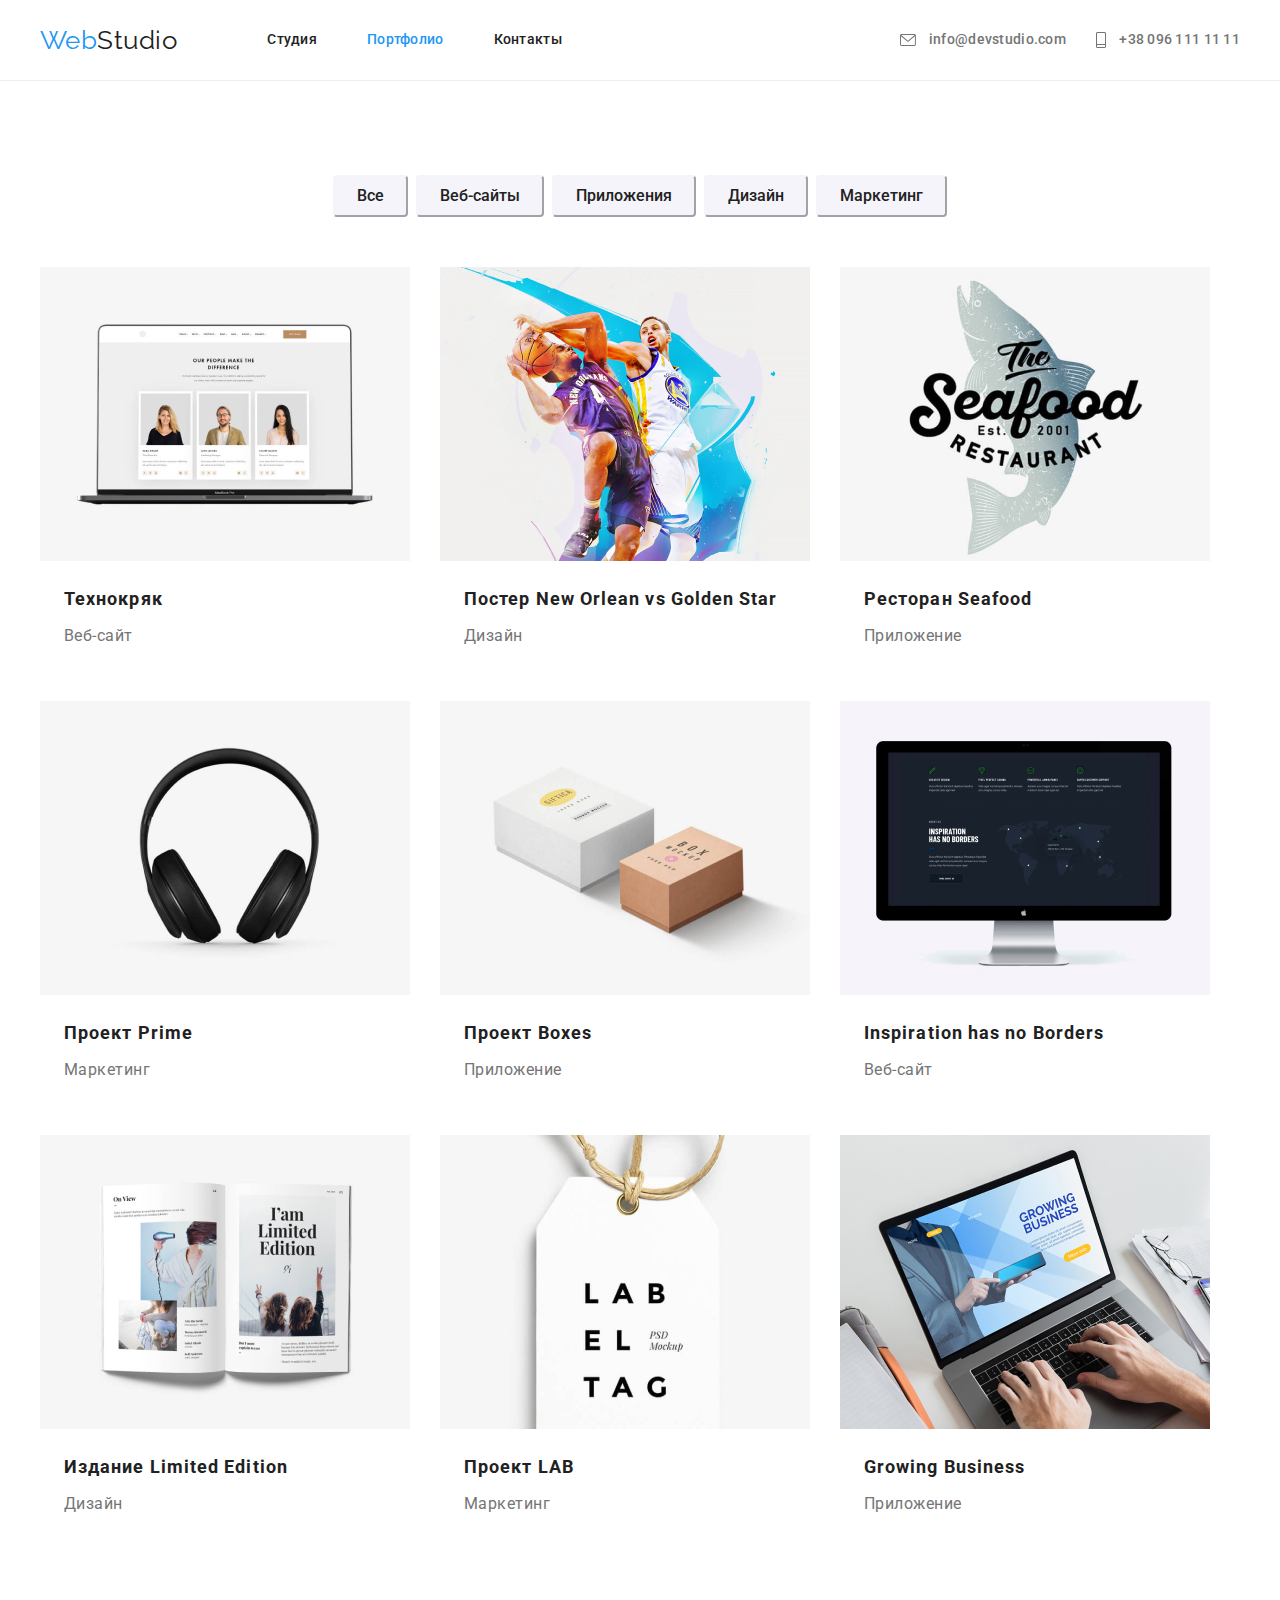
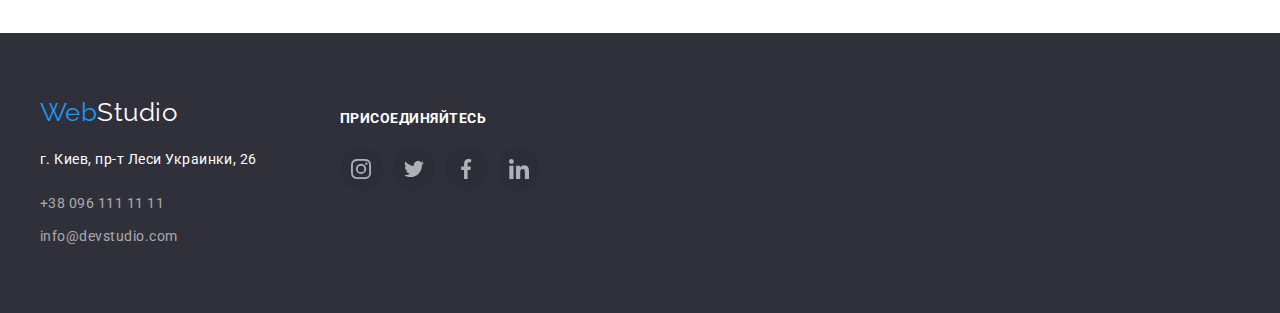
==== portfolio.html @ 3926d1e0 "Выполнил ДЗ №4" ====
<!DOCTYPE html>
<html lang="ru">
<head>
    <meta charset="UTF-8">
    <meta http-equiv="X-UA-Compatible" content="IE=edge">
    <meta name="viewport" content="width=device-width, initial-scale=1.0">
    <title>Document</title>
    <link rel="preconnect" href="https://fonts.googleapis.com">
    <link rel="preconnect" href="https://fonts.gstatic.com" crossorigin>
    <link href="https://fonts.googleapis.com/css2?family=Raleway:wght@700&family=Roboto:wght@400;500;700;900&display=swap"
        rel="stylesheet">
        <link rel="stylesheet" href="https://cdnjs.cloudflare.com/ajax/libs/modern-normalize/1.1.0/modern-normalize.min.css"
            integrity="sha512-wpPYUAdjBVSE4KJnH1VR1HeZfpl1ub8YT/NKx4PuQ5NmX2tKuGu6U/JRp5y+Y8XG2tV+wKQpNHVUX03MfMFn9Q=="
            crossorigin="anonymous" referrerpolicy="no-referrer" />
    <link rel="stylesheet" href="./css/style.css">
</head>
<body>
    <!-- Шапка -->
    <header class="page-header">
    <div class="container nav-page">
        <nav class="site-nav">
            <a href="/" class="logo">
                <span class="logo-accent">Web</span>Studio</a>
            <ul class="link-nav list">
                <li class="item"><a href="./index.html" class="link">Студия</a></li>
                <li class="item"><a href="./portfolio.html" class="link  current">Портфолио</a></li>
                <li class="item"><a href="" class="link">Контакты</a></li>
            </ul>
        </nav>
    
        <ul class="auth-nav list">
            <li class="item"><a href="mailto:info@devstudio.com" class="link mail">
                    <svg class="mail-icon">
                        <use href='./img/SVG/sprite-icon.svg#icon-mail-optimization'>
                    </svg>
                    info@devstudio.com</a></li>
            <li class="item"><a href="tel:+380961111111" class="link phone">
                    <svg class="phone-icon">
                        <use href='./img/SVG/sprite-icon.svg#icon-phone-optimization'>
                    </svg>
                    +38 096 111 11 11</a></li>
        </ul>
    
    </div>
    
    </header>
    <!-- Уникальный контент -->
    <main>
            <section class="section">
                <div class="container">
                <h1 class="visually-hidden">portfolio</h1>
                <h2 class="section-title visually-hidden">меню портфолио</h2>
                <!-- Кнопки -->
                <ul class="nav-menu list">
                    <li class="item nav-btn"> <button type="button" class="button-menu">Все</button> </li>
                    <li class="item nav-btn"> <button type="button" class="button-menu">Веб-сайты</button> </li>
                    <li class="item nav-btn"> <button type="button" class="button-menu">Приложения</button> </li>
                    <li class="item nav-btn"> <button type="button" class="button-menu">Дизайн</button> </li>
                    <li class="item nav-btn"> <button type="button" class="button-menu">Маркетинг</button> </li>
                </ul>
            <!-- Контент -->
                <h2 class="section-title visually-hidden">Раздел все</h2>
                <ul class="main-box list">
                    
                    <li class="item"><img src="./img/portfolio-button-all-1.jpg" alt="photo1" width="370">
                        <div class="content-box">
                        <h3 class="text-subject">Технокряк</h3>
                        <p class="text-desc">Веб-сайт</p>
                        </div>
                    </li>
                    
                    <li class="item"><img src="./img/portfolio-button-all-2.jpg" alt="photo2" width="370">
                        <div class="content-box">
                        <h3 class="text-subject">Постер New Orlean vs Golden Star</h3>
                        <p class="text-desc" >Дизайн</p>
                    </div>
                    </li>
                    <li class="item"><img src="./img/portfolio-button-all-3.jpg" alt="photo3" width="370">
                        <div class="content-box">
                        <h3 class="text-subject">Ресторан Seafood</h3>
                        <p class="text-desc" >Приложение</p>
                    </div>
                    </li>
                    <li class="item"><img src="./img/portfolio-button-all-4.jpg" alt="photo4" width="370">
                        <div class="content-box">
                        <h3 class="text-subject">Проект Prime</h3>
                        <p class="text-desc" >Маркетинг</p>
                    </div>
                </li>
                    <li class="item"><img src="./img/portfolio-button-all-5.jpg" alt="photo5" width="370">
                        <div class="content-box">
                        <h3 class="text-subject">Проект Boxes</h3>
                        <p class="text-desc" >Приложение</p>
                    </div>
                    </li>
                    <li class="item"><img src="./img/portfolio-button-all-6.jpg" alt="photo6" width="370">
                        <div class="content-box">
                        <h3 class="text-subject">Inspiration has no Borders</h3>
                        <p class="text-desc" >Веб-сайт</p>
                    </div>
                    </li>
                    <li class="item"><img src="./img/portfolio-button-all-7.jpg" alt="photo7" width="370">
                        <div class="content-box">
                        <h3 class="text-subject">Издание Limited Edition</h3>
                        <p class="text-desc" >Дизайн</p>
                    </div>
                    </li>
                    <li class="item"><img src="./img/portfolio-button-all-8.jpg" alt="photo8" width="370">
                        <div class="content-box">
                        <h3 class="text-subject">Проект LAB</h3>
                        <p class="text-desc" >Маркетинг</p>
                    </div>
                    </li>
                    <li class="item"><img src="./img/portfolio-button-all-9.jpg" alt="photo9" width="370">
                        <div class="content-box">
                        <h3 class="text-subject">Growing Business</h3>
                        <p class="text-desc" >Приложение</p>
                    </div>
                    </li>
                    
                </ul>
            </div>
            </section>
    </main>
    <!-- Подвал -->
<footer class="footer-section">
    <div class="container footer-box">
        <div class="footer">
            <a href="/" class="logo-footer">
                <span class="logo-accent">Web</span><span class="white">Studio</span>
            </a>
            <address class="adress">г. Киев, пр-т Леси Украинки, 26</address>
            <ul class="auth-footer list">
                <li class="info"><a href="tel:+380961111111" class="link">+38 096 111 11 11</a></li>
                <li class="info"><a href="mailto:info@devstudio.com" class="link">info@devstudio.com</a></li>
            </ul>
        </div>

        <div class="footer-social">
            <h3 class="footer-title">ПРИСОЕДИНЯЙТЕСЬ</h3>
            <ul class="footer-list list">
                <li class="footer-social-item">
                    <a href="#" class="footer-social-link instagram" aria-label="instagram">
                        <svg class="instagram-icon">
                            <use href='./img/SVG/sprite-icon.svg#icon-instagram-optimization'>
                        </svg>
                    </a>
                </li>
                <li class="footer-social-item"><a href="#" class="footer-social-link twitter" aria-label="twitter">
                        <svg class="twitter-icon">
                            <use href='./img/SVG/sprite-icon.svg#icon-twitter-optimization'>
                        </svg>
                    </a></li>
                <li class="footer-social-item"><a href="#" class="footer-social-link facebook" aria-label="facebook">
                        <svg class="facebook-icon">
                            <use href='./img/SVG/sprite-icon.svg#icon-facebook-optimization'>
                        </svg>
                    </a></li>
                <li class="footer-social-item"><a href="#" class="footer-social-link linkedin" aria-label="linkedin">
                        <svg class="linkedin-icon">
                            <use href='./img/SVG/sprite-icon.svg#icon-linkedin-optimization'>
                        </svg>
                    </a>
                </li>
            </ul>

        </div>
</footer>
</body>
</html>
---- css/style.css ----
/* Фон страниц background: #ffffff; */
/* Основной цвет текста color: #757575; */
/* Вторичный цвет текста color: #212121; */
/* Цвет уникалных текстовых элементов color: #2196F3; */
/* Цвет кнопок при наведении и в hero #2196F3*/
/* Раздел/ Класс/ Название */
/* ---------Constanta----------- */
body {
  margin: 0px;
  font-family: Roboto, sans-serif;
  letter-spacing: 0.03em;
  background-color: #ffffff;
  color: var(--primery-text-color);
}

:root {
  --primery-text-color: #757575;
  --secondary-text-color: #212121;
  --primary-background-color: #ffffff;
  --accent-text-color: #2196f3;
  --accent-bg-color: #2196f3;
  --button-primery-bcg-color: #2196f3;
  --button-secondary-bcg-color: #f5f4fa;
  --secondary-bg-color: #2f303a;
}

.container {
  width: 1200px;
  margin-left: auto;
  margin-right: auto;
  margin-top: 0px;
  padding-left: 15px;
  padding-right: 15px;
}
.logo {
  padding-top: 25px;
  padding-bottom: 24px;
  font-family: Raleway, sans-serif;
  font-size: 26px;
  line-height: 1.2;
  text-decoration: none;
  color: var(--secondary-text-color);
}
.logo-accent {
  color: var(--accent-text-color);
}
.list {
  padding: 0px;
  margin: 0px;
  list-style: none;
}
.section {
  padding-top: 94px;
  padding-bottom: 94px;
}
img {
  display: block;
  max-width: 100%;
  height: auto;
}
/* ---------Constanta--------- */
/* //////////////////////////////-header////////////////////////////////Шапка */
/* ---------nav-page---------*/
/* .thumb {
  background-image: url(../img/bcgimage-hero.jpg);
} */

.page-header {
  border-bottom: 1px solid #eeeeee;
}
.nav-page {
  align-items: center;
  display: flex;
}
.site-nav {
  display: flex;
}
.link-nav {
  display: flex;
  margin-left: 90px;
}

.link-nav .item + .item {
  margin-left: 50px;
}

.link-nav .link {
  display: block;
  padding-top: 32px;
  padding-bottom: 32px;

  font-weight: 500;
  font-size: 14px;
  line-height: 1.14;
  text-decoration: none;
  letter-spacing: 0.02em;
  color: var(--secondary-text-color);
}

.link-nav .link:hover,
.link-nav .link:focus {
  color: var(--accent-text-color);
}
.link-nav .link.current {
  color: var(--accent-text-color);
}

/*--------- auth-nav---------*/
.auth-nav {
  margin-left: auto;
  display: flex;
}

.auth-nav .item + .item {
  margin-left: 30px;
}

.phone-icon {
  vertical-align: middle;
  width: 10px;
  height: 16px;
  margin-right: 10px;
  fill: var(--primery-text-color);
}
.mail-icon {
  vertical-align: middle;
  width: 16px;
  height: 16px;
  margin-right: 10px;
  fill: var(--primery-text-color);
}

.auth-nav .link {
  display: block;
  padding-top: 32px;
  padding-bottom: 32px;
  font-weight: 500;
  font-size: 14px;
  line-height: 1.14;
  text-decoration: none;
  letter-spacing: 0.02em;
  color: var(--primery-text-color);
}

.mail:hover .mail-icon {
  fill: var(--accent-bg-color);
}
.mail:hover,
.mail:focus {
  color: var(--accent-text-color);
}

.phone:hover .phone-icon {
  fill: var(--accent-bg-color);
}
.phone:hover,
.phone:focus {
  color: var(--accent-text-color);
}

/*//////////////////////////main/////////////////////////Уникальный контент/////////*/

/*---------Герой---------*/
.hero-section {
}
.hero-section {
  max-width: 1600px;
  height: 600px;
  margin-left: auto;
  margin-right: auto;
  background-image: linear-gradient(
      rgba(47, 48, 58, 0.502),
      rgba(47, 48, 58, 0.502)
    ),
    url(../img/bcgimage-hero.jpg);
  background-repeat: no-repeat;
  background-size: cover;
  background-position: center;
  padding-top: 200px;
  padding-bottom: 200px;
  background-color: var(--secondary-bg-color);
}
.hero-title {
  margin: 0 auto;
  margin-bottom: 30px;
  width: 696px;
  font-weight: 900;
  font-size: 44px;
  line-height: 1.36em;
  text-align: center;
  letter-spacing: 0.06em;
  text-transform: uppercase;
  color: #ffffff;
}

.button-box {
  display: block;
}
.hero-section .button .accent {
  font-weight: 700;
  font-size: 16px;
  line-height: 30px;
  display: flex;
  align-items: center;
  text-align: center;
  letter-spacing: 0.06em;
  color: #ffffff;
  background-color: var(--accent-bg-color);
}
.hero-section .button:hover,
.hero-section .button:focus {
  color: #ffffff;
  background-color: var(--accent-bg-color);
}

/*---------Приоритеты---------*/
.visually-hidden {
  position: absolute;
  clip: rect(0 0 0 0);
  width: 1px;
  height: 1px;
  margin: -1px;
}

.priorities-section {
  padding-top: 94px;
}
.section-title {
  margin-top: 0px;
  margin-bottom: 0px;
  font-weight: 700;
  font-size: 36px;
  line-height: 1.16;
  text-align: center;
  color: var(--secondary-text-color);
}

.priorities {
  display: flex;
  flex-wrap: wrap;
  justify-content: space-between;

  color: var(--primery-text-color);
}
.priorities {
  min-width: 270px;
}
.priorities-icon {
  display: flex;
  padding: 25px 102px;
  margin-bottom: 30px;
  width: 270px;
  height: 120px;
  border-radius: 4px;
  justify-content: center;
  background-color: rgb(245, 244, 250);
}
.antena-icon {
  display: flex;
  justify-content: center;
  width: 66px;
  height: 70px;
}

.priorities-title {
  margin-top: 0px;
  margin-bottom: 10px;
  color: var(--secondary-text-color);
  font-size: 14px;
  line-height: 1.14;
  text-transform: uppercase;
}
.priorities-text {
  width: 270px;
  margin: 0 auto 0 auto;
  font-size: 14px;
  line-height: 1.71;
}

/*--------  Чем занимаемся ---------*/
.works {
  display: flex;
}
.works-title {
  margin-bottom: 50px;
}
.works .item + .item {
  margin-left: 30px;
}

/* ---------Наша команда--------- */
.section-team {
  background-color: var(--button-secondary-bcg-color);
}

.team {
  display: flex;
}
.team-box {
  padding-top: 30px;
  padding-bottom: 30px;
}
.team .item + .item {
  margin-left: 30px;
}
.team .item {
  box-shadow: 0 2px 1px 0 rgba(0, 0, 0, 0.125), 0 1px 1px 0 rgba(0, 0, 0, 0.078),
    0 1px 3px 0 rgba(0, 0, 0, 0.071);
}

.border {
  /* box-shadow: 0px 1px 3px rgba(0, 0, 0, 0.12), 0px 1px 1px rgba(0, 0, 0, 0.14),
    0px 2px 1px rgba(0, 0, 0, 0.2); */
  border-radius: 0px 0px 4px 4px;
  background-color: var(--primary-background-color);
}

.team-title {
  margin-bottom: 50px;
}

.team .teammate {
  font-weight: 500;
  font-size: 16px;
  line-height: 1.18;
  text-align: center;
  color: var(--secondary-text-color);
  background-color: var(--primary-background-color);
}

.teammate {
  margin: 0;
  padding-bottom: 0px;
}

.teammate-text {
  margin: 0;
  padding-top: 10px;
  padding-bottom: 0px;
  font-size: 16px;
  line-height: 1.18;
  text-align: center;
}
.teammate-list {
  display: flex;
  margin-top: 16px;
  justify-content: center;
}

/* social teammate */
.item-social {
  display: flex;
  align-items: center;
  justify-content: center;
  width: 44px;
  height: 44px;
  border-radius: 50%;
  cursor: pointer;
}
.item-social:not(:last-child) {
  margin-right: 10px;
}
.item-social:hover {
  background-color: var(--accent-bg-color);
}

.instagram-icon {
  display: flex;
  justify-content: center;
  width: 20px;
  height: 20px;
  fill: #afb1b8;
}
.instagram-icon:hover {
  fill: var(--primary-background-color);
}
.twitter-icon {
  display: flex;
  width: 20px;
  height: 20px;
  fill: #afb1b8;
}
.twitter-icon:hover {
  fill: var(--primary-background-color);
}
.facebook-icon {
  display: flex;
  width: 20px;
  height: 20px;
  fill: #afb1b8;
}
.facebook-icon:hover {
  fill: var(--primary-background-color);
}
.linkedin-icon {
  display: flex;
  width: 20px;
  height: 20px;
  fill: #afb1b8;
}
.linkedin-icon:hover {
  fill: var(--primary-background-color);
}

/* <!--////////////////////clients//////////////////////////Постоянные клиенты//////////// --> */

.clients-list {
  display: flex;
  margin: 0;
}
.clients-title {
  margin-bottom: 50px;
}
.item-clients {
  display: flex;
  min-width: 170px;
  height: 92px;
  border: 1px solid #afb1b8;
  border-radius: 4px;
  padding: 16px 32px;
}
.item-clients:not(:last-child) {
  margin-right: 30px;
}
.item-clients:hover {
  border-color: var(--accent-text-color);
}
.icon {
  width: 106px;
  height: 60px;
  align-items: center;
  justify-content: center;
  fill: #afb1b8;
}

.icon:hover {
  fill: var(--accent-bg-color);
}
/*////////////////////////  Footer-studio/ //////////////////////// Подвал//////////*/
.footer-section {
  background-color: var(--secondary-bg-color);
  padding-top: 64px;
  padding-bottom: 64px;
}

.white {
  color: var(--primary-background-color);
}
.logo-footer {
  display: block;
  margin-bottom: 20px;
  font-family: Raleway, sans-serif;
  font-size: 26px;
  line-height: 1.2;
  text-decoration: none;
  color: var(--secondary-text-color);
}

.adress {
  margin-bottom: 20px;
  font-size: 14px;
  line-height: 1.71;
  color: #ffffff;
  font-style: normal;
}
.info:not(:last-child) {
  margin-bottom: 9px;
}
.auth-footer .link {
  font-weight: 400;
  font-size: 14px;
  line-height: 1.71;
  color: #ffffff99;
  text-decoration: none;
}
.auth-footer .link:hover,
.auth-footer .link:focus {
  color: var(--accent-text-color);
}
.footer-box {
  display: flex;
}
.footer {
  display: flex;
  margin: 0;
  width: 230px;
  flex-wrap: wrap;
}
.footer-social {
  width: 200px;
  margin-left: 70px;
}
.footer-title {
  margin-bottom: 20px;
  font-size: 14px;
  line-height: 1.14;
  padding: 0;
  color: var(--primary-background-color);
}
.footer-list {
  display: flex;
}
.footer-social-item {
  display: flex;
  align-items: center;
  justify-content: center;
  width: 44px;
  height: 44px;
  border-radius: 50%;
  cursor: pointer;
  background-color: rgba(0, 0, 0, 0.063);
}
.footer-social-item:not(:last-child) {
  margin-right: 10px;
}
.footer-social-item:hover {
  background-color: var(--accent-bg-color);
}

/* Кнопки button */
.button {
  display: block;
  margin: auto;
  min-width: 200px;
  padding: 10px 32px;
  border-radius: 4px;

  box-shadow: 0 4px 4px 0 #00000015;

  font-family: inherit;
  font-weight: 700;
  font-size: 16px;
  line-height: 1.87;
  display: flex;
  align-items: center;
  text-align: center;
  letter-spacing: 0.06em;
  color: #ffffff;
  background-color: var(--button-primery-bcg-color);
  cursor: pointer;
}
.button:focus,
.button:hover {
  color: #ffffff;
  background-color: var(--button-primery-bcg-color);
  cursor: pointer;
}
/* ////////////////////////////////// portfolio ////////////////////////////////////*/
/* ---------header--------- взят из студии*/

/*///////////////////////////////////// main/////////////////////////////////////// */
/*--------- nav-menu portflio--------- */

.nav-menu {
  display: flex;
  justify-content: center;
  margin-bottom: 50px;
}

.nav-btn:not(:last-child) {
  margin-right: 8px;
}

.item .button-menu {
  min-width: 73px;
  border-radius: 4px;
  border-color: var(--button-secondary-bcg-color);
  padding: 6px 22px;
  font-family: inherit;
  font-weight: 500;
  font-size: 16px;
  line-height: 1.62;
  text-align: center;
  color: var(--secondary-text-color);
  background-color: var(--button-secondary-bcg-color);
}
.button-menu:focus,
.button-menu:hover {
  box-shadow: 0 2px 2px 0 #00000012, 0 1px 2px 0 #00000008,
    0 3px 1px 0 #00000010;

  color: #ffffff;
  background-color: var(--button-primery-bcg-color);
  cursor: pointer;
}

/*---------content---------  */
.text-subject {
  font-weight: 700;
  font-size: 18px;
  line-height: 2;
  letter-spacing: 0.06em;
  color: var(--secondary-text-color);
  margin: 0;
}
.text-desc {
  font-size: 16px;
  line-height: 1.87;
}
.main-box {
  display: flex;
  flex-wrap: wrap;
  margin: -15px;
}
.main-box .item:hover {
  box-shadow: 1px 4px 6px 0 #00000016, 0 4px 4px 0 #00000006,
    0 1px 1px 0 #00000012;
  cursor: pointer;
}
.main-box .item {
  margin: 15px;
}

.main-box.item:nth-last-child(-n + 3) {
  margin-bottom: 0px;
}
.content-box {
  border: inset 1px solid rgb(238, 238, 238);
  border-top: none;
  padding: 20px 24px;
}
.text-subject {
  margin-bottom: 4px;
}
.text-desc {
  margin: 0;
}

/* /////////////////////////////////footer/////////////////////////// взят из студии*/
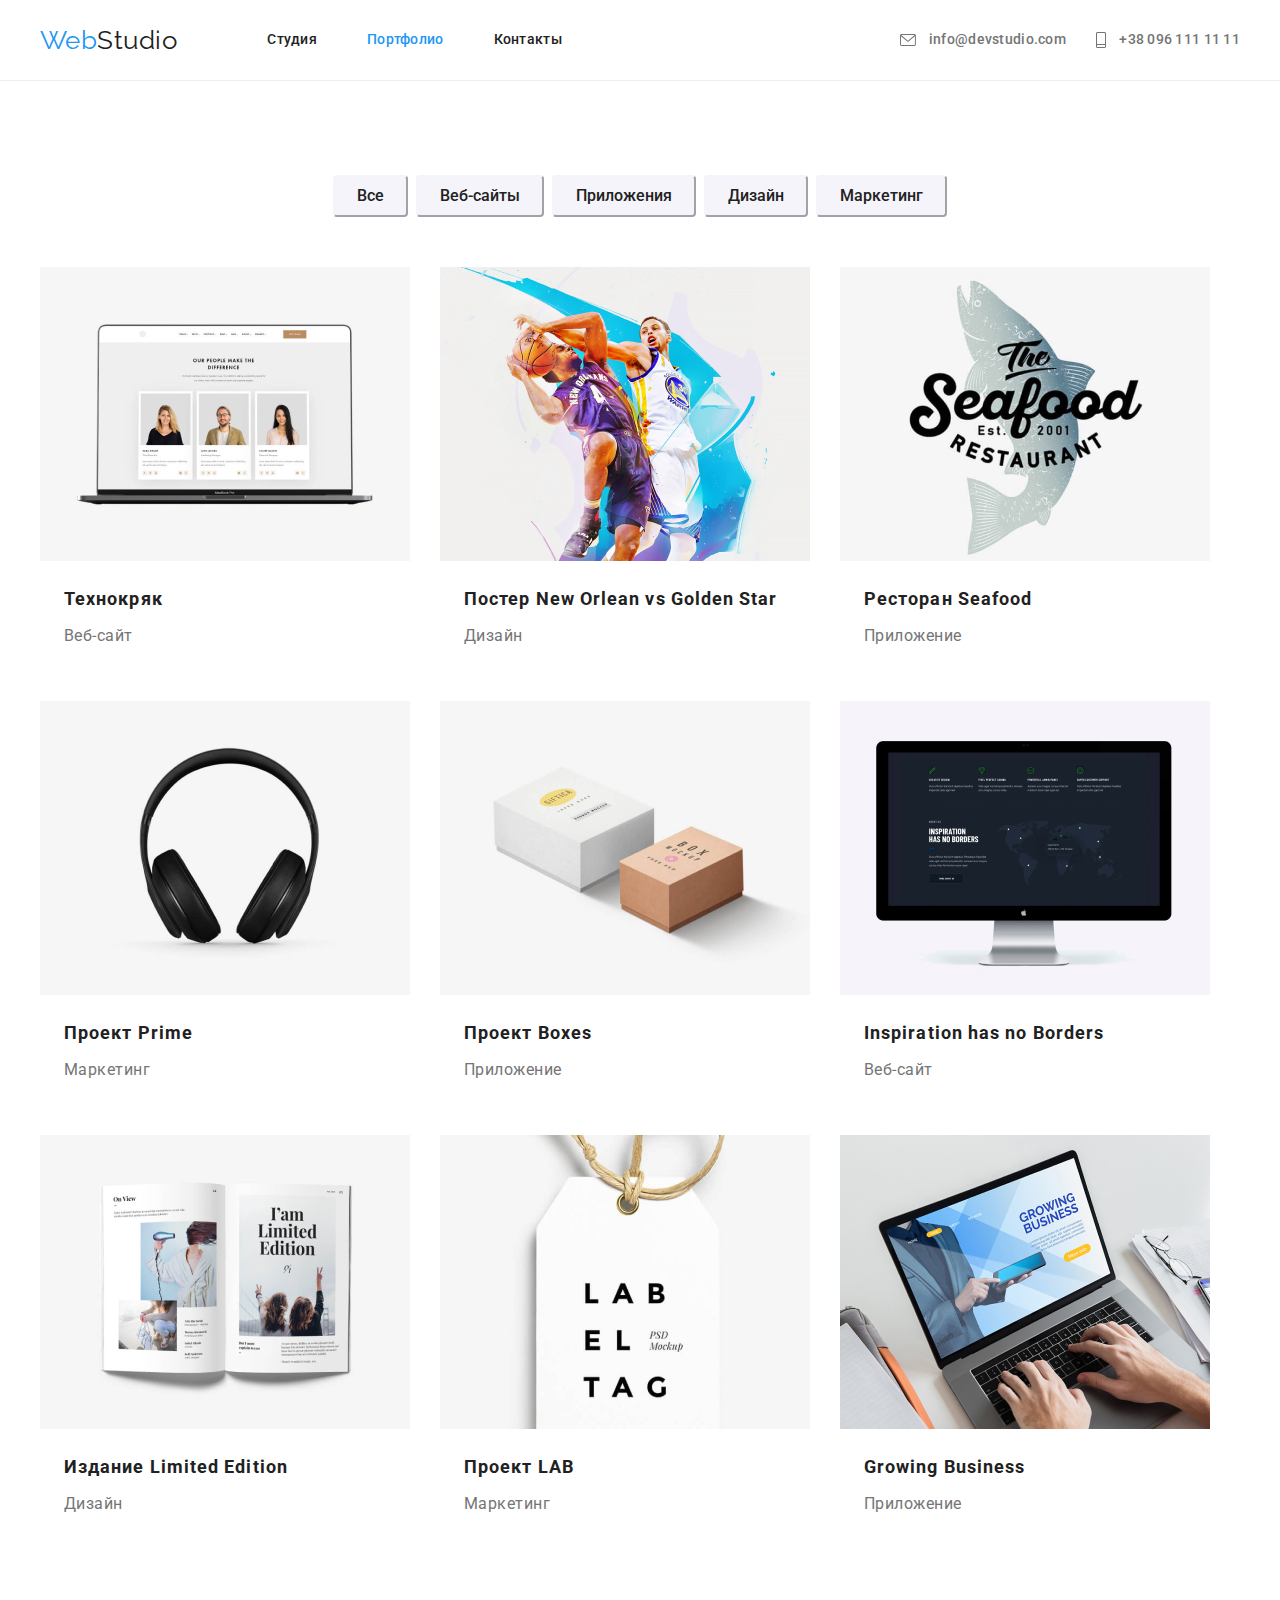
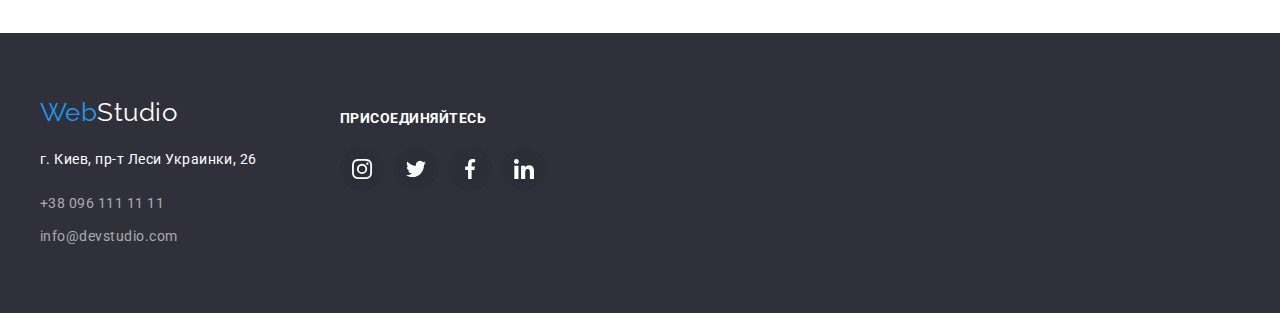
==== commit 1db7b7fa: "Внес правки по ДЗ№ 4" ====
--- a/portfolio.html
+++ b/portfolio.html
@@ -62,60 +62,69 @@
                 <h2 class="section-title visually-hidden">Раздел все</h2>
                 <ul class="main-box list">
                     
-                    <li class="item"><img src="./img/portfolio-button-all-1.jpg" alt="photo1" width="370">
+                    <li class="item"> <a href="#" class="content-link"><img src="./img/portfolio-button-all-1.jpg" alt="photo1" width="370">
                         <div class="content-box">
                         <h3 class="text-subject">Технокряк</h3>
                         <p class="text-desc">Веб-сайт</p>
                         </div>
+                        </a>
                     </li>
                     
-                    <li class="item"><img src="./img/portfolio-button-all-2.jpg" alt="photo2" width="370">
+                    <li class="item"> <a href="#" class="content-link"><img src="./img/portfolio-button-all-2.jpg" alt="photo2" width="370">
                         <div class="content-box">
                         <h3 class="text-subject">Постер New Orlean vs Golden Star</h3>
                         <p class="text-desc" >Дизайн</p>
                     </div>
+                    </a>
                     </li>
-                    <li class="item"><img src="./img/portfolio-button-all-3.jpg" alt="photo3" width="370">
+                    <li class="item"> <a href="#" class="content-link"><img src="./img/portfolio-button-all-3.jpg" alt="photo3" width="370">
                         <div class="content-box">
                         <h3 class="text-subject">Ресторан Seafood</h3>
                         <p class="text-desc" >Приложение</p>
                     </div>
+                    </a>
                     </li>
-                    <li class="item"><img src="./img/portfolio-button-all-4.jpg" alt="photo4" width="370">
+                    <li class="item"> <a href="#" class="content-link"><img src="./img/portfolio-button-all-4.jpg" alt="photo4" width="370">
                         <div class="content-box">
                         <h3 class="text-subject">Проект Prime</h3>
                         <p class="text-desc" >Маркетинг</p>
                     </div>
+                    </a>
                 </li>
-                    <li class="item"><img src="./img/portfolio-button-all-5.jpg" alt="photo5" width="370">
+                    <li class="item"> <a href="#" class="content-link"><img src="./img/portfolio-button-all-5.jpg" alt="photo5" width="370">
                         <div class="content-box">
                         <h3 class="text-subject">Проект Boxes</h3>
                         <p class="text-desc" >Приложение</p>
                     </div>
+                    </a>
                     </li>
-                    <li class="item"><img src="./img/portfolio-button-all-6.jpg" alt="photo6" width="370">
+                    <li class="item"> <a href="#" class="content-link"><img src="./img/portfolio-button-all-6.jpg" alt="photo6" width="370">
                         <div class="content-box">
                         <h3 class="text-subject">Inspiration has no Borders</h3>
                         <p class="text-desc" >Веб-сайт</p>
                     </div>
+                    </a>
                     </li>
-                    <li class="item"><img src="./img/portfolio-button-all-7.jpg" alt="photo7" width="370">
+                    <li class="item"> <a href="#" class="content-link"><img src="./img/portfolio-button-all-7.jpg" alt="photo7" width="370">
                         <div class="content-box">
                         <h3 class="text-subject">Издание Limited Edition</h3>
                         <p class="text-desc" >Дизайн</p>
                     </div>
+                    </a>
                     </li>
-                    <li class="item"><img src="./img/portfolio-button-all-8.jpg" alt="photo8" width="370">
+                    <li class="item"> <a href="#" class="content-link"><img src="./img/portfolio-button-all-8.jpg" alt="photo8" width="370">
                         <div class="content-box">
                         <h3 class="text-subject">Проект LAB</h3>
                         <p class="text-desc" >Маркетинг</p>
                     </div>
+                    </a>
                     </li>
-                    <li class="item"><img src="./img/portfolio-button-all-9.jpg" alt="photo9" width="370">
+                    <li class="item"> <a href="#" class="content-link"><img src="./img/portfolio-button-all-9.jpg" alt="photo9" width="370">
                         <div class="content-box">
                         <h3 class="text-subject">Growing Business</h3>
                         <p class="text-desc" >Приложение</p>
                     </div>
+                    </a>
                     </li>
                     
                 </ul>
@@ -135,7 +144,6 @@
                 <li class="info"><a href="mailto:info@devstudio.com" class="link">info@devstudio.com</a></li>
             </ul>
         </div>
-
         <div class="footer-social">
             <h3 class="footer-title">ПРИСОЕДИНЯЙТЕСЬ</h3>
             <ul class="footer-list list">
@@ -163,7 +171,7 @@
                     </a>
                 </li>
             </ul>
-
+    
         </div>
 </footer>
 </body>
--- a/css/style.css
+++ b/css/style.css
@@ -142,7 +142,8 @@
   color: var(--primery-text-color);
 }
 
-.mail:hover .mail-icon {
+.mail:hover .mail-icon,
+.mail:focus .mail-icon {
   fill: var(--accent-bg-color);
 }
 .mail:hover,
@@ -150,7 +151,8 @@
   color: var(--accent-text-color);
 }
 
-.phone:hover .phone-icon {
+.phone:hover .phone-icon,
+.phone:focus .phone-icon {
   fill: var(--accent-bg-color);
 }
 .phone:hover,
@@ -247,12 +249,13 @@
 }
 .priorities-icon {
   display: flex;
-  padding: 25px 102px;
+  justify-content: center;
+  align-items: center;
   margin-bottom: 30px;
   width: 270px;
   height: 120px;
   border-radius: 4px;
-  justify-content: center;
+
   background-color: rgb(245, 244, 250);
 }
 .antena-icon {
@@ -309,8 +312,6 @@
 }
 
 .border {
-  /* box-shadow: 0px 1px 3px rgba(0, 0, 0, 0.12), 0px 1px 1px rgba(0, 0, 0, 0.14),
-    0px 2px 1px rgba(0, 0, 0, 0.2); */
   border-radius: 0px 0px 4px 4px;
   background-color: var(--primary-background-color);
 }
@@ -352,18 +353,21 @@
   display: flex;
   align-items: center;
   justify-content: center;
+}
+
+.item-social:not(:last-child) {
+  margin-right: 10px;
+}
+
+.instagram {
+  display: flex;
+  justify-content: center;
+  align-items: center;
   width: 44px;
   height: 44px;
   border-radius: 50%;
-  cursor: pointer;
-}
-.item-social:not(:last-child) {
-  margin-right: 10px;
-}
-.item-social:hover {
-  background-color: var(--accent-bg-color);
-}
-
+  background-color: var(--primary-background-color);
+}
 .instagram-icon {
   display: flex;
   justify-content: center;
@@ -371,8 +375,22 @@
   height: 20px;
   fill: #afb1b8;
 }
-.instagram-icon:hover {
-  fill: var(--primary-background-color);
+.instagram:hover .instagram-icon,
+.instagram:focus .instagram-icon {
+  fill: var(--primary-background-color);
+}
+.instagram:hover,
+.instagram:focus {
+  background-color: var(--accent-bg-color);
+}
+.twitter {
+  display: flex;
+  justify-content: center;
+  align-items: center;
+  width: 44px;
+  height: 44px;
+  border-radius: 50%;
+  background-color: var(--primary-background-color);
 }
 .twitter-icon {
   display: flex;
@@ -380,8 +398,22 @@
   height: 20px;
   fill: #afb1b8;
 }
-.twitter-icon:hover {
-  fill: var(--primary-background-color);
+.twitter:hover .twitter-icon,
+.twitter:focus .twitter-icon {
+  fill: var(--primary-background-color);
+}
+.twitter:hover,
+.twitter:focus {
+  background-color: var(--accent-bg-color);
+}
+.facebook {
+  display: flex;
+  justify-content: center;
+  align-items: center;
+  width: 44px;
+  height: 44px;
+  border-radius: 50%;
+  background-color: var(--primary-background-color);
 }
 .facebook-icon {
   display: flex;
@@ -389,8 +421,24 @@
   height: 20px;
   fill: #afb1b8;
 }
-.facebook-icon:hover {
-  fill: var(--primary-background-color);
+
+.facebook:hover .facebook-icon,
+.facebook:focus .facebook-icon {
+  fill: var(--primary-background-color);
+}
+.facebook:hover,
+.facebook:focus {
+  background-color: var(--accent-bg-color);
+}
+
+.linkedin {
+  display: flex;
+  justify-content: center;
+  align-items: center;
+  width: 44px;
+  height: 44px;
+  border-radius: 50%;
+  background-color: var(--primary-background-color);
 }
 .linkedin-icon {
   display: flex;
@@ -398,8 +446,13 @@
   height: 20px;
   fill: #afb1b8;
 }
-.linkedin-icon:hover {
-  fill: var(--primary-background-color);
+.linkedin:hover .linkedin-icon,
+.linkedin:focus .linkedin-icon {
+  fill: var(--primary-background-color);
+}
+.linkedin:hover,
+.linkedin:focus {
+  background-color: var(--accent-bg-color);
 }
 
 /* <!--////////////////////clients//////////////////////////Постоянные клиенты//////////// --> */
@@ -413,19 +466,21 @@
 }
 .item-clients {
   display: flex;
+}
+.item-clients:not(:last-child) {
+  margin-right: 30px;
+}
+.clients-link {
+  display: flex;
+  justify-content: center;
+  align-items: center;
   min-width: 170px;
   height: 92px;
   border: 1px solid #afb1b8;
   border-radius: 4px;
-  padding: 16px 32px;
-}
-.item-clients:not(:last-child) {
-  margin-right: 30px;
-}
-.item-clients:hover {
-  border-color: var(--accent-text-color);
 }
 .icon {
+  display: flex;
   width: 106px;
   height: 60px;
   align-items: center;
@@ -433,8 +488,13 @@
   fill: #afb1b8;
 }
 
-.icon:hover {
+.clients-link:hover .icon,
+.clients-link:focus .icon {
   fill: var(--accent-bg-color);
+}
+.clients-link:hover,
+.clients-link:focus {
+  border-color: var(--accent-bg-color);
 }
 /*////////////////////////  Footer-studio/ //////////////////////// Подвал//////////*/
 .footer-section {
@@ -502,13 +562,29 @@
 }
 .footer-social-item {
   display: flex;
+  border-radius: 50%;
+}
+.footer-social-link {
+  display: flex;
   align-items: center;
   justify-content: center;
   width: 44px;
   height: 44px;
   border-radius: 50%;
-  cursor: pointer;
   background-color: rgba(0, 0, 0, 0.063);
+  fill: var(--primary-background-color);
+}
+.footer-social-link .instagram-icon {
+  fill: var(--primary-background-color);
+}
+.footer-social-link .twitter-icon {
+  fill: var(--primary-background-color);
+}
+.footer-social-link .facebook-icon {
+  fill: var(--primary-background-color);
+}
+.footer-social-link .linkedin-icon {
+  fill: var(--primary-background-color);
 }
 .footer-social-item:not(:last-child) {
   margin-right: 10px;
@@ -594,6 +670,8 @@
   margin: 0;
 }
 .text-desc {
+  font-weight: 400;
+  color: var(--primery-text-color);
   font-size: 16px;
   line-height: 1.87;
 }
@@ -602,10 +680,15 @@
   flex-wrap: wrap;
   margin: -15px;
 }
-.main-box .item:hover {
+
+.content-link {
+  display: block;
+  text-decoration: none;
+}
+.content-link:hover,
+.content-link:focus {
   box-shadow: 1px 4px 6px 0 #00000016, 0 4px 4px 0 #00000006,
     0 1px 1px 0 #00000012;
-  cursor: pointer;
 }
 .main-box .item {
   margin: 15px;
